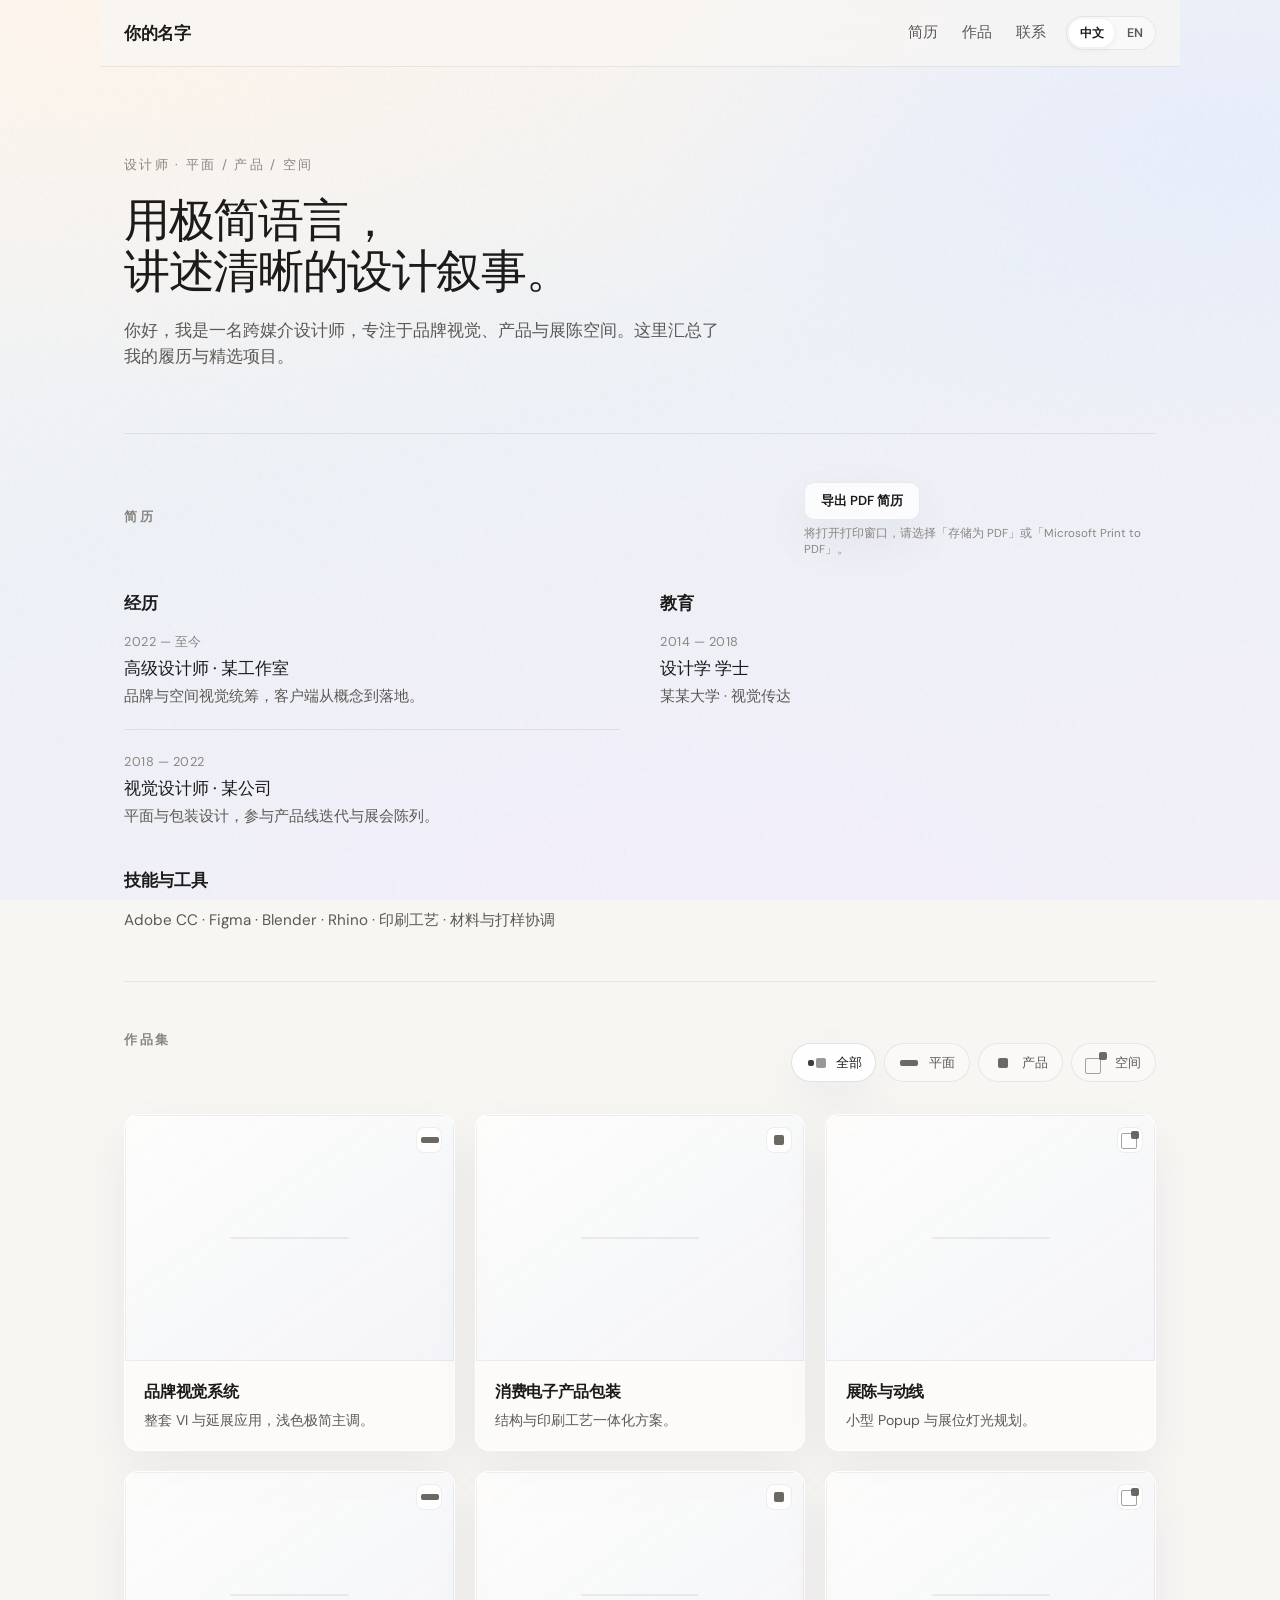
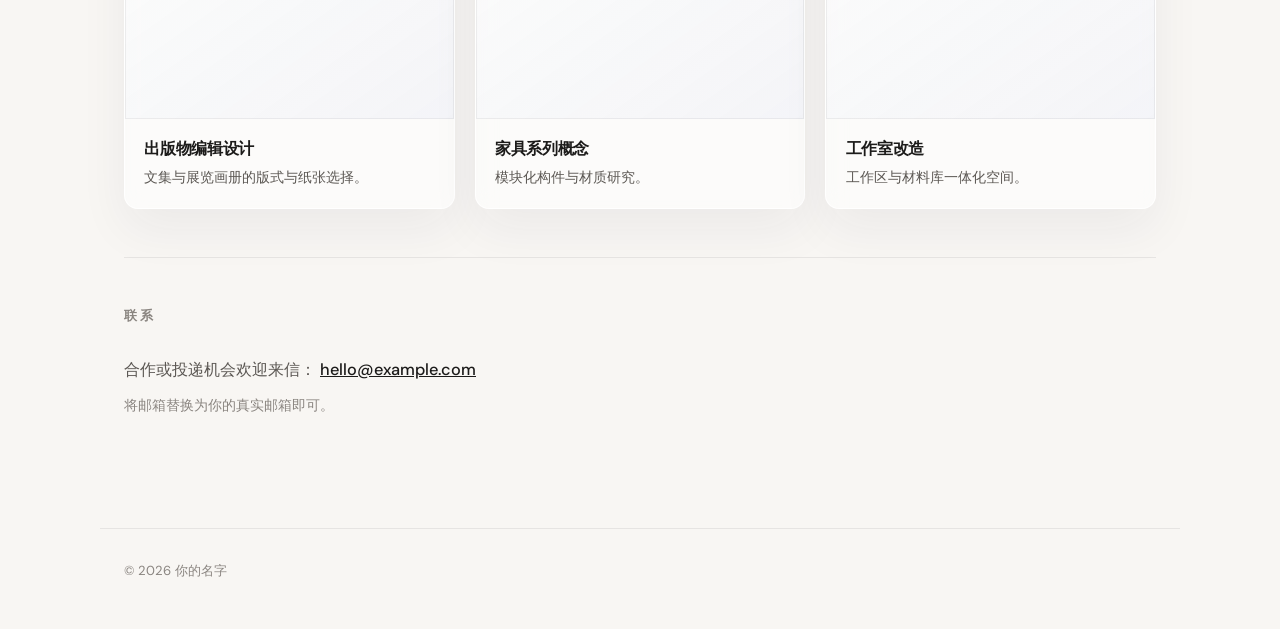
==== index.html @ 29278d38 "Initial commit: personal portfolio static site Made-with: Cursor" ====
<!DOCTYPE html>
<html lang="zh-CN">
  <head>
    <meta charset="UTF-8" />
    <meta name="viewport" content="width=device-width, initial-scale=1" />
    <meta name="description" content="" id="meta-desc" />
    <title id="doc-title">作品集 · 个人简历</title>
    <link rel="preconnect" href="https://fonts.googleapis.com" />
    <link rel="preconnect" href="https://fonts.gstatic.com" crossorigin />
    <link
      href="https://fonts.googleapis.com/css2?family=DM+Sans:ital,opsz,wght@0,9..40,300;0,9..40,400;0,9..40,500;0,9..40,600;1,9..40,400&display=swap"
      rel="stylesheet"
    />
    <link rel="stylesheet" href="styles.css" />
  </head>
  <body>
    <div class="grain" aria-hidden="true"></div>

    <header class="site-header">
      <a href="#top" class="logo" data-i18n="site.name">你的名字</a>
      <div class="header-end">
        <nav class="nav" aria-label="主目录">
          <a href="#resume" data-i18n="nav.resume">简历</a>
          <a href="#work" data-i18n="nav.work">作品</a>
          <a href="#contact" data-i18n="nav.contact">联系</a>
        </nav>
        <div class="lang-switch" role="group" aria-label="语言">
          <button type="button" class="lang-btn active" data-lang="zh" aria-pressed="true">中文</button>
          <button type="button" class="lang-btn" data-lang="en" aria-pressed="false">EN</button>
        </div>
      </div>
    </header>

    <main id="top">
      <section class="hero">
        <p class="hero-tag" data-i18n="hero.tag">设计师 · 平面 / 产品 / 空间</p>
        <h1 class="hero-title">
          <span data-i18n="hero.title1">用极简语言，</span><br />
          <span data-i18n="hero.title2">讲述清晰的设计叙事。</span>
        </h1>
        <p class="hero-lead" data-i18n="hero.lead">
          你好，我是一名跨媒介设计师，专注于品牌视觉、产品与展陈空间。这里汇总了我的履历与精选项目。
        </p>
      </section>

      <section id="resume" class="section resume">
        <div class="resume-section-head">
          <h2 class="section-title" data-i18n="section.resume">简历</h2>
          <div class="resume-actions no-print">
            <button type="button" id="btn-print-resume" class="btn-pdf" data-i18n="btn.printResume">
              导出 PDF 简历
            </button>
            <span class="pdf-hint" data-i18n="resume.printHint"></span>
          </div>
        </div>
        <div class="resume-grid">
          <div class="resume-block">
            <h3 data-i18n="resume.experience">经历</h3>
            <ul class="timeline" id="timeline-exp"></ul>
          </div>
          <div class="resume-block">
            <h3 data-i18n="resume.education">教育</h3>
            <ul class="timeline" id="timeline-edu"></ul>
          </div>
          <div class="resume-block resume-skills">
            <h3 data-i18n="resume.skills">技能与工具</h3>
            <p class="skills" id="resume-skills-text"></p>
          </div>
        </div>
      </section>

      <section id="work" class="section work">
        <div class="work-head">
          <h2 class="section-title" data-i18n="section.work">作品集</h2>
          <div class="filters" role="tablist" aria-label="作品分类">
            <button type="button" class="filter active" data-filter="all" role="tab" aria-selected="true">
              <span class="filter-icon filter-icon--all" aria-hidden="true"></span>
              <span data-i18n="filter.all">全部</span>
            </button>
            <button type="button" class="filter" data-filter="graphic" role="tab" aria-selected="false">
              <span class="filter-icon filter-icon--graphic" aria-hidden="true"></span>
              <span data-i18n="filter.graphic">平面</span>
            </button>
            <button type="button" class="filter" data-filter="product" role="tab" aria-selected="false">
              <span class="filter-icon filter-icon--product" aria-hidden="true"></span>
              <span data-i18n="filter.product">产品</span>
            </button>
            <button type="button" class="filter" data-filter="spatial" role="tab" aria-selected="false">
              <span class="filter-icon filter-icon--spatial" aria-hidden="true"></span>
              <span data-i18n="filter.spatial">空间</span>
            </button>
          </div>
        </div>

        <div class="project-grid" id="project-grid"></div>
      </section>

      <section id="contact" class="section contact">
        <h2 class="section-title" data-i18n="section.contact">联系</h2>
        <p class="contact-text">
          <span data-i18n="contact.line1">合作或投递机会欢迎来信：</span>
          <a id="contact-mail" href="mailto:hello@example.com">hello@example.com</a>
        </p>
        <p class="contact-note" data-i18n="contact.note">将邮箱替换为你的真实邮箱即可。</p>
      </section>
    </main>

    <footer class="site-footer">
      <span>© <span id="year"></span> <span data-i18n="site.name">你的名字</span></span>
    </footer>

    <script src="app.js"></script>
  </body>
</html>
---- styles.css ----
/* -----------------------------------------------------------------
   Personal portfolio — minimal light gradients, geometric category icons
   ----------------------------------------------------------------- */

:root {
  --bg0: #f8f6f3;
  --bg1: #eef2f7;
  --bg2: #f3f0fa;
  --ink: #1c1b1a;
  --ink-muted: #5c5854;
  --ink-soft: #8a8580;
  --line: rgba(28, 27, 26, 0.08);
  --card: rgba(255, 255, 255, 0.55);
  --card-border: rgba(255, 255, 255, 0.85);
  --shadow: 0 20px 50px rgba(30, 40, 60, 0.06);
  --radius: 14px;
  --font: "DM Sans", system-ui, sans-serif;
  --ease: cubic-bezier(0.25, 0.1, 0.25, 1);
}

*,
*::before,
*::after {
  box-sizing: border-box;
}

html {
  scroll-behavior: smooth;
}

body {
  margin: 0;
  font-family: var(--font);
  font-size: 17px;
  line-height: 1.55;
  color: var(--ink);
  background: var(--bg0);
  min-height: 100vh;
  position: relative;
  -webkit-font-smoothing: antialiased;
}

body::before {
  content: "";
  position: fixed;
  inset: 0;
  z-index: -2;
  background:
    radial-gradient(120% 80% at 10% 0%, rgba(255, 245, 235, 0.85), transparent 55%),
    radial-gradient(90% 70% at 95% 15%, rgba(230, 236, 255, 0.7), transparent 50%),
    radial-gradient(80% 60% at 50% 100%, rgba(244, 238, 252, 0.75), transparent 45%),
    linear-gradient(165deg, var(--bg0) 0%, var(--bg1) 45%, var(--bg2) 100%);
  pointer-events: none;
}

.grain {
  position: fixed;
  inset: 0;
  z-index: -1;
  opacity: 0.04;
  pointer-events: none;
  background-image: url("data:image/svg+xml,%3Csvg viewBox='0 0 256 256' xmlns='http://www.w3.org/2000/svg'%3E%3Cfilter id='n'%3E%3CfeTurbulence type='fractalNoise' baseFrequency='0.85' numOctaves='4' stitchTiles='stitch'/%3E%3C/filter%3E%3Crect width='100%25' height='100%25' filter='url(%23n)'/%3E%3C/svg%3E");
}

.site-header {
  position: sticky;
  top: 0;
  z-index: 10;
  display: flex;
  align-items: center;
  justify-content: space-between;
  gap: 1rem;
  flex-wrap: wrap;
  padding: 1rem 1.5rem;
  max-width: 1080px;
  margin: 0 auto;
  background: rgba(248, 246, 243, 0.72);
  backdrop-filter: blur(14px);
  border-bottom: 1px solid var(--line);
}

.header-end {
  display: flex;
  align-items: center;
  gap: 1.25rem;
  flex-wrap: wrap;
}

.lang-switch {
  display: inline-flex;
  border-radius: 999px;
  border: 1px solid var(--line);
  background: rgba(255, 255, 255, 0.4);
  padding: 2px;
  gap: 2px;
}

.lang-btn {
  font-family: var(--font);
  font-size: 0.78rem;
  font-weight: 600;
  padding: 0.35rem 0.65rem;
  border: none;
  border-radius: 999px;
  background: transparent;
  color: var(--ink-muted);
  cursor: pointer;
  transition:
    background 0.2s var(--ease),
    color 0.2s var(--ease);
}

.lang-btn:hover {
  color: var(--ink);
}

.lang-btn.active {
  background: rgba(255, 255, 255, 0.95);
  color: var(--ink);
  box-shadow: 0 2px 8px rgba(30, 40, 60, 0.06);
}

.logo {
  font-weight: 600;
  letter-spacing: -0.02em;
  color: var(--ink);
  text-decoration: none;
}

.nav {
  display: flex;
  gap: 1.5rem;
}

.nav a {
  color: var(--ink-muted);
  text-decoration: none;
  font-size: 0.95rem;
  font-weight: 500;
  transition: color 0.2s var(--ease);
}

.nav a:hover {
  color: var(--ink);
}

main {
  max-width: 1080px;
  margin: 0 auto;
  padding: 2.5rem 1.5rem 4rem;
}

.hero {
  padding: 3rem 0 4rem;
  max-width: 38rem;
}

.hero-tag {
  font-size: 0.8rem;
  text-transform: uppercase;
  letter-spacing: 0.18em;
  color: var(--ink-soft);
  margin: 0 0 1.25rem;
}

.hero-title {
  font-size: clamp(2rem, 5vw, 2.85rem);
  font-weight: 500;
  letter-spacing: -0.03em;
  line-height: 1.12;
  margin: 0 0 1.25rem;
}

.hero-lead {
  margin: 0;
  color: var(--ink-muted);
  font-size: 1.05rem;
}

.section {
  padding: 3rem 0;
  border-top: 1px solid var(--line);
}

.section-title {
  font-size: 0.8rem;
  font-weight: 600;
  letter-spacing: 0.2em;
  text-transform: uppercase;
  color: var(--ink-soft);
  margin: 0 0 2rem;
}

.resume-grid {
  display: grid;
  gap: 2.5rem;
}

@media (min-width: 720px) {
  .resume-grid {
    grid-template-columns: 1fr 1fr;
  }

  .resume-skills {
    grid-column: 1 / -1;
  }
}

.resume-block h3 {
  font-size: 1.05rem;
  font-weight: 600;
  margin: 0 0 1rem;
  letter-spacing: -0.02em;
}

.timeline {
  list-style: none;
  margin: 0;
  padding: 0;
}

.timeline li {
  display: grid;
  gap: 0.2rem;
  padding-bottom: 1.35rem;
  margin-bottom: 1.35rem;
  border-bottom: 1px solid var(--line);
}

.timeline li:last-child {
  border-bottom: none;
  margin-bottom: 0;
  padding-bottom: 0;
}

.timeline .time {
  font-size: 0.8rem;
  color: var(--ink-soft);
  letter-spacing: 0.04em;
}

.timeline .role {
  font-weight: 500;
}

.timeline .detail {
  font-size: 0.92rem;
  color: var(--ink-muted);
}

.skills {
  margin: 0;
  color: var(--ink-muted);
  font-size: 0.95rem;
}

.resume-section-head {
  display: flex;
  flex-direction: column;
  gap: 1rem;
  margin-bottom: 2rem;
}

@media (min-width: 560px) {
  .resume-section-head {
    flex-direction: row;
    align-items: flex-end;
    justify-content: space-between;
  }
}

.resume-actions {
  display: flex;
  flex-direction: column;
  align-items: flex-start;
  gap: 0.4rem;
}

.btn-pdf {
  font-family: var(--font);
  font-size: 0.82rem;
  font-weight: 600;
  padding: 0.55rem 1rem;
  border-radius: 10px;
  border: 1px solid var(--line);
  background: rgba(255, 255, 255, 0.75);
  color: var(--ink);
  cursor: pointer;
  box-shadow: var(--shadow);
  transition:
    transform 0.2s var(--ease),
    box-shadow 0.2s var(--ease);
}

.btn-pdf:hover {
  transform: translateY(-1px);
  box-shadow: 0 24px 48px rgba(30, 40, 60, 0.08);
}

.pdf-hint {
  margin: 0;
  font-size: 0.72rem;
  color: var(--ink-soft);
  max-width: 22rem;
  line-height: 1.4;
}

.work-head {
  display: flex;
  flex-direction: column;
  gap: 1.75rem;
  margin-bottom: 2rem;
}

@media (min-width: 640px) {
  .work-head {
    flex-direction: row;
    align-items: flex-end;
    justify-content: space-between;
  }
}

.filters {
  display: flex;
  flex-wrap: wrap;
  gap: 0.5rem;
}

.filter {
  display: inline-flex;
  align-items: center;
  gap: 0.5rem;
  padding: 0.45rem 0.85rem;
  border-radius: 999px;
  border: 1px solid var(--line);
  background: rgba(255, 255, 255, 0.35);
  color: var(--ink-muted);
  font-family: var(--font);
  font-size: 0.82rem;
  font-weight: 500;
  cursor: pointer;
  transition:
    background 0.22s var(--ease),
    border-color 0.22s var(--ease),
    color 0.22s var(--ease);
}

.filter:hover {
  border-color: rgba(28, 27, 26, 0.14);
  color: var(--ink);
}

.filter.active {
  background: rgba(255, 255, 255, 0.85);
  border-color: rgba(28, 27, 26, 0.12);
  color: var(--ink);
  box-shadow: var(--shadow);
}

/* Category icons: 平面=长条矩形，产品=小方块，空间=大方块+小方块 */
.filter-icon {
  display: inline-block;
  width: 22px;
  height: 22px;
  position: relative;
  flex-shrink: 0;
}

.filter-icon--all::before,
.filter-icon--all::after {
  content: "";
  position: absolute;
  background: currentColor;
  border-radius: 2px;
  opacity: 0.85;
}

.filter-icon--all::before {
  width: 6px;
  height: 6px;
  left: 2px;
  top: 8px;
}

.filter-icon--all::after {
  width: 10px;
  height: 10px;
  right: 2px;
  top: 6px;
  opacity: 0.45;
}

.filter-icon--graphic::before {
  content: "";
  position: absolute;
  left: 1px;
  top: 50%;
  transform: translateY(-50%);
  width: 18px;
  height: 6px;
  background: currentColor;
  border-radius: 2px;
  opacity: 0.9;
}

.filter-icon--product::before {
  content: "";
  position: absolute;
  left: 50%;
  top: 50%;
  transform: translate(-50%, -50%);
  width: 10px;
  height: 10px;
  background: currentColor;
  border-radius: 2px;
  opacity: 0.9;
}

.filter-icon--spatial {
  border-radius: 2px;
}

.filter-icon--spatial::before {
  content: "";
  position: absolute;
  left: 0;
  bottom: 0;
  width: 16px;
  height: 16px;
  border: 1.5px solid currentColor;
  border-radius: 2px;
  opacity: 0.55;
  box-sizing: border-box;
}

.filter-icon--spatial::after {
  content: "";
  position: absolute;
  right: 0;
  top: 0;
  width: 8px;
  height: 8px;
  background: currentColor;
  border-radius: 2px;
  opacity: 0.9;
}

.project-grid {
  display: grid;
  grid-template-columns: repeat(auto-fill, minmax(260px, 1fr));
  gap: 1.25rem;
}

.project-card {
  border-radius: var(--radius);
  border: 1px solid var(--card-border);
  background: var(--card);
  backdrop-filter: blur(10px);
  overflow: hidden;
  box-shadow: var(--shadow);
  transition:
    transform 0.28s var(--ease),
    box-shadow 0.28s var(--ease);
}

.project-card:hover {
  transform: translateY(-3px);
  box-shadow: 0 28px 60px rgba(30, 40, 60, 0.09);
}

.project-card.hidden {
  display: none;
}

.project-thumb {
  aspect-ratio: 4 / 3;
  background: linear-gradient(135deg, rgba(255, 255, 255, 0.5), rgba(230, 235, 245, 0.6));
  display: flex;
  align-items: center;
  justify-content: center;
  position: relative;
  overflow: hidden;
}

.project-thumb--img img {
  position: absolute;
  inset: 0;
  width: 100%;
  height: 100%;
  object-fit: cover;
  display: block;
}

/* 无配图时保留同比例占位，极简留白 */
.project-thumb--empty {
  background: linear-gradient(145deg, rgba(255, 255, 255, 0.35), rgba(235, 238, 246, 0.5));
  box-shadow: inset 0 0 0 1px rgba(28, 27, 26, 0.06);
}

.project-thumb--empty::before {
  content: "";
  position: absolute;
  left: 50%;
  top: 50%;
  transform: translate(-50%, -50%);
  width: 36%;
  max-width: 120px;
  height: 2px;
  border-radius: 1px;
  background: rgba(28, 27, 26, 0.07);
  pointer-events: none;
}

.project-thumb .cat-badge {
  position: absolute;
  top: 0.75rem;
  right: 0.75rem;
  width: 26px;
  height: 26px;
  display: flex;
  align-items: center;
  justify-content: center;
  background: rgba(255, 255, 255, 0.9);
  border-radius: 8px;
  border: 1px solid var(--line);
}

.project-thumb .cat-badge .filter-icon {
  width: 18px;
  height: 18px;
  color: var(--ink-muted);
}

.project-body {
  padding: 1.1rem 1.2rem 1.25rem;
}

.project-body h3 {
  margin: 0 0 0.35rem;
  font-size: 1.02rem;
  font-weight: 600;
  letter-spacing: -0.02em;
}

.project-body p {
  margin: 0;
  font-size: 0.88rem;
  color: var(--ink-muted);
  line-height: 1.45;
}

.contact-text {
  margin: 0 0 0.75rem;
  color: var(--ink-muted);
  font-size: 1.02rem;
}

.contact-text a {
  color: var(--ink);
  font-weight: 500;
}

.contact-note {
  margin: 0;
  font-size: 0.85rem;
  color: var(--ink-soft);
}

.site-footer {
  max-width: 1080px;
  margin: 0 auto;
  padding: 2rem 1.5rem 3rem;
  border-top: 1px solid var(--line);
  font-size: 0.82rem;
  color: var(--ink-soft);
}

/* ---------- 打印 PDF：仅简历区块 ---------- */
@media print {
  @page {
    margin: 1.2cm;
  }

  html {
    scroll-behavior: auto;
  }

  body {
    background: #fff;
    color: #111;
    font-size: 11pt;
  }

  body::before,
  .grain {
    display: none !important;
  }

  .no-print,
  .site-header,
  .hero,
  #work,
  #contact,
  .site-footer {
    display: none !important;
  }

  main {
    max-width: none;
    padding: 0;
    margin: 0;
  }

  .section.resume {
    border-top: none;
    padding: 0;
  }

  .resume-section-head {
    margin-bottom: 1.25rem;
  }

  .section-title {
    color: #333;
    margin-bottom: 1rem;
  }

  .resume-grid {
    gap: 1.25rem;
  }

  .timeline li {
    break-inside: avoid;
    border-bottom-color: #ddd;
  }

  .resume-block h3 {
    break-after: avoid;
  }
}
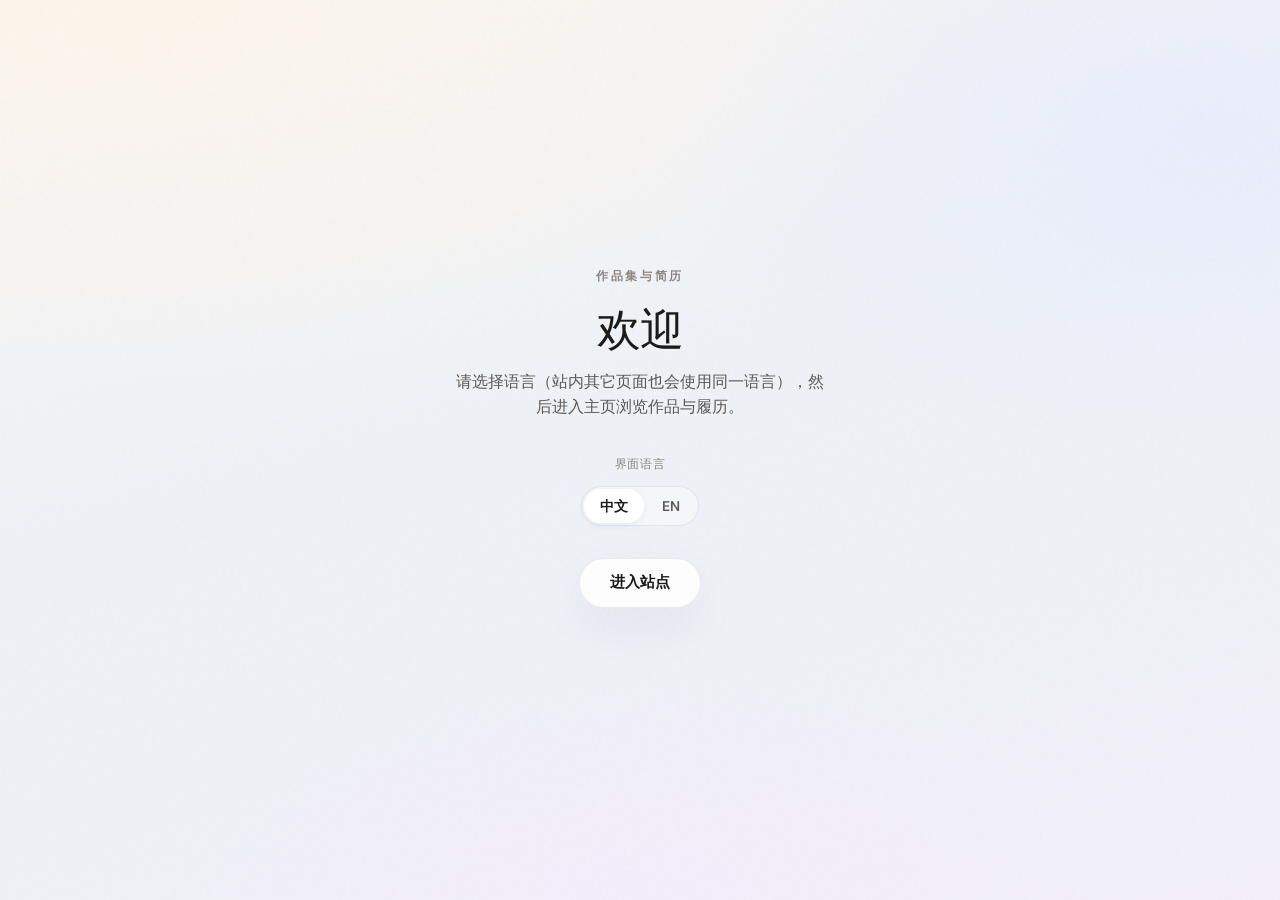
==== commit 0a4aa30b: "Welcome page, home split, i18n, project pages" ====
--- a/index.html
+++ b/index.html
@@ -4,7 +4,7 @@
     <meta charset="UTF-8" />
     <meta name="viewport" content="width=device-width, initial-scale=1" />
     <meta name="description" content="" id="meta-desc" />
-    <title id="doc-title">作品集 · 个人简历</title>
+    <title id="doc-title">欢迎</title>
     <link rel="preconnect" href="https://fonts.googleapis.com" />
     <link rel="preconnect" href="https://fonts.gstatic.com" crossorigin />
     <link
@@ -13,101 +13,28 @@
     />
     <link rel="stylesheet" href="styles.css" />
   </head>
-  <body>
+  <body data-page="welcome">
     <div class="grain" aria-hidden="true"></div>
 
-    <header class="site-header">
-      <a href="#top" class="logo" data-i18n="site.name">你的名字</a>
-      <div class="header-end">
-        <nav class="nav" aria-label="主目录">
-          <a href="#resume" data-i18n="nav.resume">简历</a>
-          <a href="#work" data-i18n="nav.work">作品</a>
-          <a href="#contact" data-i18n="nav.contact">联系</a>
-        </nav>
-        <div class="lang-switch" role="group" aria-label="语言">
+    <main class="welcome-screen">
+      <p class="welcome-eyebrow" data-i18n="welcome.eyebrow">Portfolio & Résumé</p>
+      <h1 class="welcome-title" data-i18n="welcome.title">欢迎</h1>
+      <p class="welcome-subtitle" data-i18n="welcome.subtitle">
+        请选择语言，然后进入作品集与个人简历。
+      </p>
+
+      <div class="welcome-lang">
+        <span class="welcome-lang-label" data-i18n="welcome.langLabel">语言</span>
+        <div class="lang-switch lang-switch--welcome" role="group" aria-label="语言">
           <button type="button" class="lang-btn active" data-lang="zh" aria-pressed="true">中文</button>
           <button type="button" class="lang-btn" data-lang="en" aria-pressed="false">EN</button>
         </div>
       </div>
-    </header>
 
-    <main id="top">
-      <section class="hero">
-        <p class="hero-tag" data-i18n="hero.tag">设计师 · 平面 / 产品 / 空间</p>
-        <h1 class="hero-title">
-          <span data-i18n="hero.title1">用极简语言，</span><br />
-          <span data-i18n="hero.title2">讲述清晰的设计叙事。</span>
-        </h1>
-        <p class="hero-lead" data-i18n="hero.lead">
-          你好，我是一名跨媒介设计师，专注于品牌视觉、产品与展陈空间。这里汇总了我的履历与精选项目。
-        </p>
-      </section>
-
-      <section id="resume" class="section resume">
-        <div class="resume-section-head">
-          <h2 class="section-title" data-i18n="section.resume">简历</h2>
-          <div class="resume-actions no-print">
-            <button type="button" id="btn-print-resume" class="btn-pdf" data-i18n="btn.printResume">
-              导出 PDF 简历
-            </button>
-            <span class="pdf-hint" data-i18n="resume.printHint"></span>
-          </div>
-        </div>
-        <div class="resume-grid">
-          <div class="resume-block">
-            <h3 data-i18n="resume.experience">经历</h3>
-            <ul class="timeline" id="timeline-exp"></ul>
-          </div>
-          <div class="resume-block">
-            <h3 data-i18n="resume.education">教育</h3>
-            <ul class="timeline" id="timeline-edu"></ul>
-          </div>
-          <div class="resume-block resume-skills">
-            <h3 data-i18n="resume.skills">技能与工具</h3>
-            <p class="skills" id="resume-skills-text"></p>
-          </div>
-        </div>
-      </section>
-
-      <section id="work" class="section work">
-        <div class="work-head">
-          <h2 class="section-title" data-i18n="section.work">作品集</h2>
-          <div class="filters" role="tablist" aria-label="作品分类">
-            <button type="button" class="filter active" data-filter="all" role="tab" aria-selected="true">
-              <span class="filter-icon filter-icon--all" aria-hidden="true"></span>
-              <span data-i18n="filter.all">全部</span>
-            </button>
-            <button type="button" class="filter" data-filter="graphic" role="tab" aria-selected="false">
-              <span class="filter-icon filter-icon--graphic" aria-hidden="true"></span>
-              <span data-i18n="filter.graphic">平面</span>
-            </button>
-            <button type="button" class="filter" data-filter="product" role="tab" aria-selected="false">
-              <span class="filter-icon filter-icon--product" aria-hidden="true"></span>
-              <span data-i18n="filter.product">产品</span>
-            </button>
-            <button type="button" class="filter" data-filter="spatial" role="tab" aria-selected="false">
-              <span class="filter-icon filter-icon--spatial" aria-hidden="true"></span>
-              <span data-i18n="filter.spatial">空间</span>
-            </button>
-          </div>
-        </div>
-
-        <div class="project-grid" id="project-grid"></div>
-      </section>
-
-      <section id="contact" class="section contact">
-        <h2 class="section-title" data-i18n="section.contact">联系</h2>
-        <p class="contact-text">
-          <span data-i18n="contact.line1">合作或投递机会欢迎来信：</span>
-          <a id="contact-mail" href="mailto:hello@example.com">hello@example.com</a>
-        </p>
-        <p class="contact-note" data-i18n="contact.note">将邮箱替换为你的真实邮箱即可。</p>
-      </section>
+      <button type="button" id="welcome-enter" class="btn-welcome-enter" data-i18n="welcome.enter">
+        进入站点
+      </button>
     </main>
-
-    <footer class="site-footer">
-      <span>© <span id="year"></span> <span data-i18n="site.name">你的名字</span></span>
-    </footer>
 
     <script src="app.js"></script>
   </body>
--- a/styles.css
+++ b/styles.css
@@ -177,6 +177,33 @@
   font-size: 1.05rem;
 }
 
+.hero-cta {
+  margin: 1.5rem 0 0;
+}
+
+.link-cta {
+  font-size: 0.95rem;
+  font-weight: 600;
+  color: var(--ink);
+  text-decoration: none;
+  border-bottom: 1px solid rgba(28, 27, 26, 0.2);
+  padding-bottom: 2px;
+  transition:
+    border-color 0.2s var(--ease),
+    color 0.2s var(--ease);
+}
+
+.link-cta:hover {
+  border-color: var(--ink);
+  color: var(--ink);
+}
+
+.link-cta.subtle {
+  font-size: 0.82rem;
+  font-weight: 500;
+  border-bottom-color: rgba(28, 27, 26, 0.12);
+}
+
 .section {
   padding: 3rem 0;
   border-top: 1px solid var(--line);
@@ -449,6 +476,17 @@
   display: grid;
   grid-template-columns: repeat(auto-fill, minmax(260px, 1fr));
   gap: 1.25rem;
+}
+
+.project-thumb-wrap {
+  display: block;
+  text-decoration: none;
+  color: inherit;
+}
+
+.project-thumb-wrap:focus-visible {
+  outline: 2px solid var(--ink-soft);
+  outline-offset: 2px;
 }
 
 .project-card {
@@ -549,6 +587,189 @@
   line-height: 1.45;
 }
 
+.project-title-link {
+  color: inherit;
+  text-decoration: none;
+  transition: color 0.2s var(--ease);
+}
+
+.project-title-link:hover {
+  color: var(--ink-muted);
+}
+
+.project-more {
+  margin: 0.65rem 0 0 !important;
+}
+
+.main-project {
+  max-width: 720px;
+  margin: 0 auto;
+  padding: 1rem 1.5rem 3.5rem;
+}
+
+.back-link {
+  display: inline-block;
+  margin-bottom: 1.75rem;
+  font-size: 0.88rem;
+  font-weight: 500;
+  color: var(--ink-muted);
+  text-decoration: none;
+  transition: color 0.2s var(--ease);
+}
+
+.back-link:hover {
+  color: var(--ink);
+}
+
+.project-detail-media {
+  border-radius: var(--radius);
+  border: 1px solid var(--card-border);
+  box-shadow: var(--shadow);
+  margin-bottom: 2rem;
+  aspect-ratio: 16 / 9;
+}
+
+.project-detail-media.project-thumb--img img {
+  border-radius: inherit;
+}
+
+.project-detail-header {
+  margin-bottom: 1.5rem;
+}
+
+.project-detail-meta {
+  margin: 0 0 0.5rem;
+  font-size: 0.78rem;
+  letter-spacing: 0.12em;
+  text-transform: uppercase;
+  color: var(--ink-soft);
+}
+
+.project-detail-cat {
+  font-weight: 600;
+}
+
+.project-detail-title {
+  margin: 0 0 0.65rem;
+  font-size: clamp(1.5rem, 4vw, 2rem);
+  font-weight: 600;
+  letter-spacing: -0.03em;
+  line-height: 1.15;
+}
+
+.project-detail-lead {
+  margin: 0;
+  font-size: 1.05rem;
+  color: var(--ink-muted);
+  line-height: 1.5;
+}
+
+.project-detail-body {
+  font-size: 0.98rem;
+  color: var(--ink-muted);
+  line-height: 1.65;
+}
+
+.project-detail-body p {
+  margin: 0 0 1rem;
+}
+
+.project-detail-body p:last-child {
+  margin-bottom: 0;
+}
+
+.project-not-found {
+  padding: 3rem 0;
+  text-align: center;
+}
+
+.project-not-found p {
+  margin: 0 0 1rem;
+  color: var(--ink-muted);
+}
+
+.resume-page .section.resume {
+  border-top: none;
+  padding-top: 1.5rem;
+}
+
+/* ---------- 欢迎页 ---------- Body[data-page="welcome"] 无顶栏，全屏居中 */
+.welcome-screen {
+  min-height: 100vh;
+  display: flex;
+  flex-direction: column;
+  align-items: center;
+  justify-content: center;
+  padding: 2.5rem 1.5rem 4rem;
+  max-width: 26rem;
+  margin: 0 auto;
+  text-align: center;
+}
+
+.welcome-eyebrow {
+  margin: 0 0 1.25rem;
+  font-size: 0.72rem;
+  font-weight: 600;
+  letter-spacing: 0.22em;
+  text-transform: uppercase;
+  color: var(--ink-soft);
+}
+
+.welcome-title {
+  margin: 0 0 1rem;
+  font-size: clamp(2rem, 6vw, 2.75rem);
+  font-weight: 500;
+  letter-spacing: -0.03em;
+  line-height: 1.1;
+}
+
+.welcome-subtitle {
+  margin: 0 0 2.25rem;
+  font-size: 0.98rem;
+  color: var(--ink-muted);
+  line-height: 1.55;
+}
+
+.welcome-lang {
+  margin-bottom: 2rem;
+  display: flex;
+  flex-direction: column;
+  align-items: center;
+  gap: 0.75rem;
+}
+
+.welcome-lang-label {
+  font-size: 0.78rem;
+  color: var(--ink-soft);
+  letter-spacing: 0.06em;
+}
+
+.lang-switch--welcome .lang-btn {
+  padding: 0.45rem 1rem;
+  font-size: 0.88rem;
+}
+
+.btn-welcome-enter {
+  font-family: var(--font);
+  font-size: 0.95rem;
+  font-weight: 600;
+  padding: 0.85rem 1.85rem;
+  border-radius: 999px;
+  border: 1px solid var(--line);
+  background: rgba(255, 255, 255, 0.85);
+  color: var(--ink);
+  cursor: pointer;
+  box-shadow: var(--shadow);
+  transition:
+    transform 0.22s var(--ease),
+    box-shadow 0.22s var(--ease);
+}
+
+.btn-welcome-enter:hover {
+  transform: translateY(-2px);
+  box-shadow: 0 24px 50px rgba(30, 40, 60, 0.1);
+}
+
 .contact-text {
   margin: 0 0 0.75rem;
   color: var(--ink-muted);
@@ -598,10 +819,10 @@
 
   .no-print,
   .site-header,
+  .site-footer,
   .hero,
   #work,
-  #contact,
-  .site-footer {
+  #contact {
     display: none !important;
   }
 
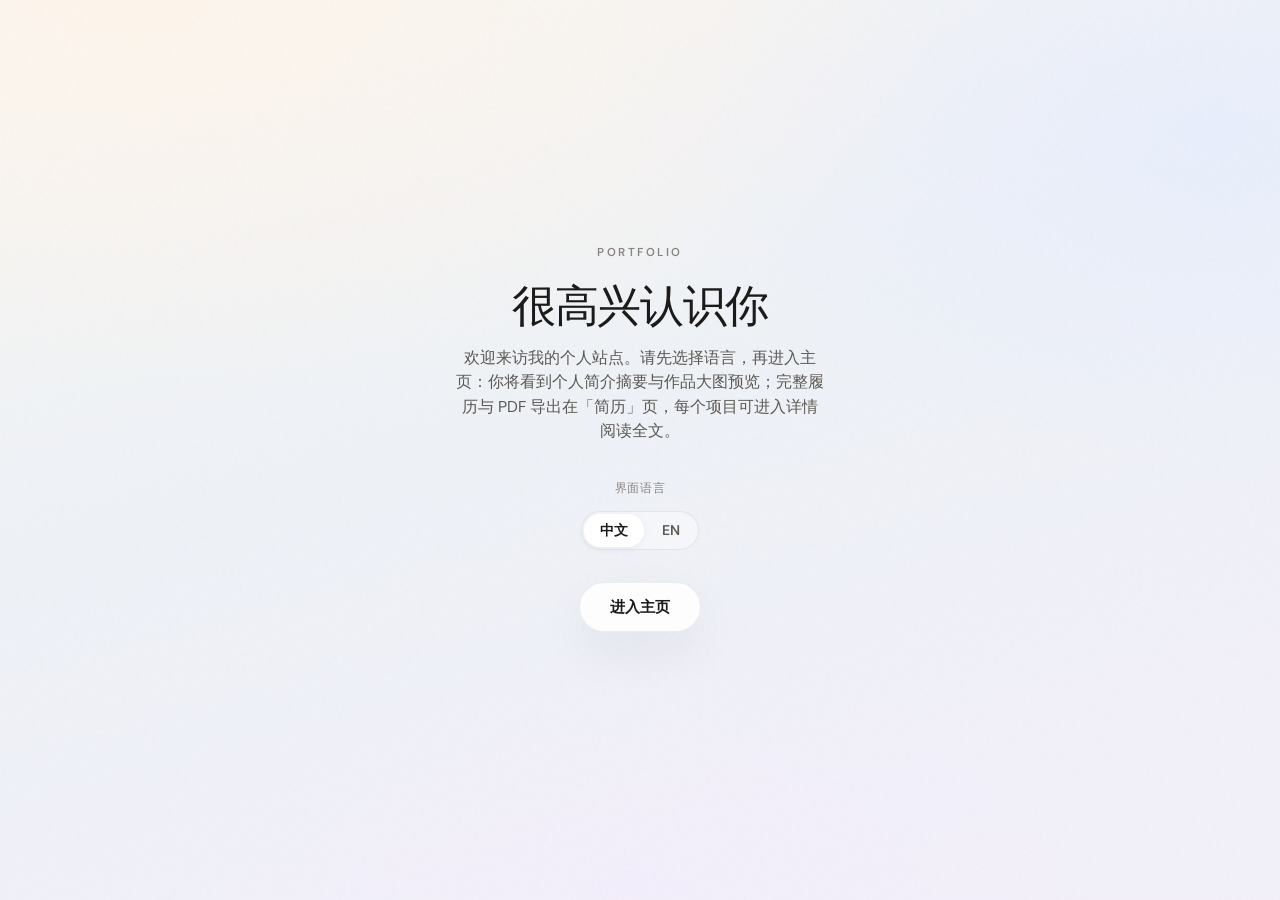
==== commit 036667c9: "Welcome copy, home profile + featured work previews, nav About link Made-with: Cursor" ====
--- a/index.html
+++ b/index.html
@@ -4,7 +4,7 @@
     <meta charset="UTF-8" />
     <meta name="viewport" content="width=device-width, initial-scale=1" />
     <meta name="description" content="" id="meta-desc" />
-    <title id="doc-title">欢迎</title>
+    <title id="doc-title">很高兴认识你</title>
     <link rel="preconnect" href="https://fonts.googleapis.com" />
     <link rel="preconnect" href="https://fonts.gstatic.com" crossorigin />
     <link
@@ -17,10 +17,10 @@
     <div class="grain" aria-hidden="true"></div>
 
     <main class="welcome-screen">
-      <p class="welcome-eyebrow" data-i18n="welcome.eyebrow">Portfolio & Résumé</p>
-      <h1 class="welcome-title" data-i18n="welcome.title">欢迎</h1>
+      <p class="welcome-eyebrow" data-i18n="welcome.eyebrow">Personal site</p>
+      <h1 class="welcome-title" data-i18n="welcome.title">很高兴认识你</h1>
       <p class="welcome-subtitle" data-i18n="welcome.subtitle">
-        请选择语言，然后进入作品集与个人简历。
+        先选择语言，再进入主页：左侧为个人简介摘要，下方为作品预览；完整履历与 PDF 在简历页，每个项目可展开详情。
       </p>
 
       <div class="welcome-lang">
--- a/styles.css
+++ b/styles.css
@@ -209,6 +209,68 @@
   border-top: 1px solid var(--line);
 }
 
+.profile-section {
+  border-top: none;
+  padding-top: 2.25rem;
+}
+
+.profile-card {
+  max-width: 42rem;
+  padding: 1.75rem 1.85rem 1.85rem;
+  border-radius: var(--radius);
+  border: 1px solid var(--card-border);
+  background: var(--card);
+  backdrop-filter: blur(10px);
+  box-shadow: var(--shadow);
+}
+
+.profile-intro {
+  margin: 0 0 1.2rem;
+  font-size: 1.03rem;
+  line-height: 1.62;
+  color: var(--ink-muted);
+}
+
+.profile-highlights {
+  margin: 0 0 1.2rem;
+  padding-left: 1.2rem;
+  color: var(--ink-muted);
+  font-size: 0.95rem;
+  line-height: 1.55;
+}
+
+.profile-highlights li {
+  margin-bottom: 0.4rem;
+}
+
+.profile-hint {
+  margin: 0 0 1.2rem;
+  font-size: 0.85rem;
+  color: var(--ink-soft);
+  line-height: 1.45;
+}
+
+.btn-profile-cta {
+  display: inline-block;
+  font-size: 0.9rem;
+  font-weight: 600;
+  padding: 0.65rem 1.25rem;
+  border-radius: 999px;
+  border: 1px solid var(--line);
+  background: rgba(255, 255, 255, 0.88);
+  color: var(--ink);
+  text-decoration: none;
+  box-shadow: var(--shadow);
+  transition:
+    transform 0.2s var(--ease),
+    box-shadow 0.2s var(--ease);
+}
+
+.btn-profile-cta:hover {
+  transform: translateY(-1px);
+  box-shadow: 0 22px 48px rgba(30, 40, 60, 0.09);
+}
+
 .section-title {
   font-size: 0.8rem;
   font-weight: 600;
@@ -339,11 +401,29 @@
   margin-bottom: 2rem;
 }
 
-@media (min-width: 640px) {
+.work-head-text .section-title {
+  margin-bottom: 0.5rem;
+}
+
+.work-intro {
+  margin: 0;
+  font-size: 0.92rem;
+  color: var(--ink-muted);
+  line-height: 1.55;
+  max-width: 38rem;
+}
+
+@media (min-width: 900px) {
   .work-head {
     flex-direction: row;
     align-items: flex-end;
     justify-content: space-between;
+    gap: 2rem;
+  }
+
+  .work-head-text {
+    flex: 1;
+    min-width: 0;
   }
 }
 
@@ -476,6 +556,49 @@
   display: grid;
   grid-template-columns: repeat(auto-fill, minmax(260px, 1fr));
   gap: 1.25rem;
+}
+
+.project-grid--featured {
+  grid-template-columns: 1fr;
+  gap: 1.85rem;
+}
+
+@media (min-width: 768px) {
+  .project-grid--featured {
+    grid-template-columns: repeat(2, 1fr);
+    gap: 2rem;
+  }
+}
+
+.project-thumb--large {
+  aspect-ratio: 3 / 2;
+  min-height: 220px;
+}
+
+.project-card--preview .project-body {
+  padding: 1.2rem 1.35rem 1.35rem;
+}
+
+.project-card--preview .project-body h3 {
+  font-size: 1.12rem;
+}
+
+.project-preview {
+  margin: 0;
+  font-size: 0.92rem;
+  line-height: 1.55;
+  color: var(--ink-muted);
+  display: -webkit-box;
+  -webkit-line-clamp: 6;
+  -webkit-box-orient: vertical;
+  overflow: hidden;
+}
+
+@supports not (-webkit-line-clamp: 6) {
+  .project-preview {
+    max-height: 9.2em;
+    overflow: hidden;
+  }
 }
 
 .project-thumb-wrap {
@@ -820,7 +943,7 @@
   .no-print,
   .site-header,
   .site-footer,
-  .hero,
+  #about,
   #work,
   #contact {
     display: none !important;
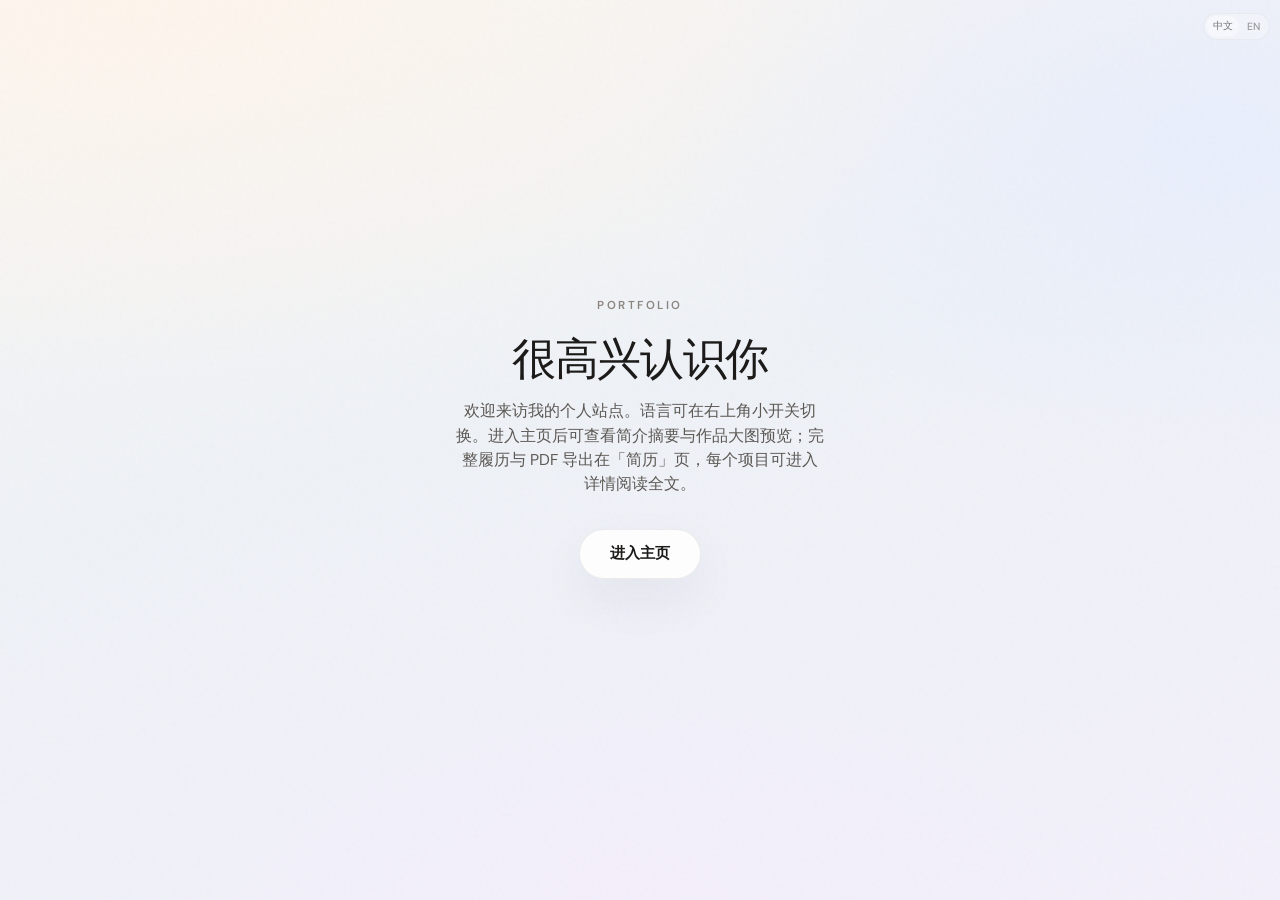
==== commit 4f662770: "Plain English resume wording; move lang toggle to compact top-right corner Made-with: Cursor" ====
--- a/index.html
+++ b/index.html
@@ -16,6 +16,13 @@
   <body data-page="welcome">
     <div class="grain" aria-hidden="true"></div>
 
+    <div class="lang-corner no-print">
+      <div class="lang-switch lang-switch--compact" role="group" aria-label="语言">
+        <button type="button" class="lang-btn active" data-lang="zh" aria-pressed="true">中文</button>
+        <button type="button" class="lang-btn" data-lang="en" aria-pressed="false">EN</button>
+      </div>
+    </div>
+
     <main class="welcome-screen">
       <p class="welcome-eyebrow" data-i18n="welcome.eyebrow">Personal site</p>
       <h1 class="welcome-title" data-i18n="welcome.title">很高兴认识你</h1>
@@ -23,19 +30,11 @@
         先选择语言，再进入主页：左侧为个人简介摘要，下方为作品预览；完整履历与 PDF 在简历页，每个项目可展开详情。
       </p>
 
-      <div class="welcome-lang">
-        <span class="welcome-lang-label" data-i18n="welcome.langLabel">语言</span>
-        <div class="lang-switch lang-switch--welcome" role="group" aria-label="语言">
-          <button type="button" class="lang-btn active" data-lang="zh" aria-pressed="true">中文</button>
-          <button type="button" class="lang-btn" data-lang="en" aria-pressed="false">EN</button>
-        </div>
-      </div>
-
       <button type="button" id="welcome-enter" class="btn-welcome-enter" data-i18n="welcome.enter">
         进入站点
       </button>
     </main>
 
-    <script src="app.js"></script>
+    <script src="app.js" defer></script>
   </body>
 </html>
--- a/styles.css
+++ b/styles.css
@@ -120,6 +120,44 @@
   box-shadow: 0 2px 8px rgba(30, 40, 60, 0.06);
 }
 
+/* 语言切换固定在右上角，默认弱化，悬停/聚焦时清晰 */
+.lang-corner {
+  position: fixed;
+  top: max(0.65rem, env(safe-area-inset-top, 0px));
+  right: max(0.65rem, env(safe-area-inset-right, 0px));
+  z-index: 100;
+}
+
+.lang-switch--compact {
+  border: 1px solid rgba(28, 27, 26, 0.07);
+  background: rgba(255, 255, 255, 0.48);
+  backdrop-filter: blur(10px);
+  padding: 2px;
+  gap: 1px;
+  opacity: 0.58;
+  transition:
+    opacity 0.2s var(--ease),
+    border-color 0.2s var(--ease);
+}
+
+.lang-corner:hover .lang-switch--compact,
+.lang-switch--compact:focus-within {
+  opacity: 1;
+  border-color: rgba(28, 27, 26, 0.12);
+}
+
+.lang-switch--compact .lang-btn {
+  font-size: 0.65rem;
+  font-weight: 500;
+  padding: 0.2rem 0.4rem;
+  letter-spacing: 0.02em;
+}
+
+.lang-switch--compact .lang-btn.active {
+  box-shadow: none;
+  background: rgba(255, 255, 255, 0.85);
+}
+
 .logo {
   font-weight: 600;
   letter-spacing: -0.02em;
@@ -350,12 +388,36 @@
   margin-bottom: 2rem;
 }
 
+.resume-section-head--intro {
+  margin-bottom: 2rem;
+}
+
+.resume-subline {
+  margin: 0;
+  font-size: 0.92rem;
+  color: var(--ink-muted);
+  line-height: 1.55;
+  max-width: 40rem;
+}
+
 @media (min-width: 560px) {
   .resume-section-head {
     flex-direction: row;
     align-items: flex-end;
     justify-content: space-between;
   }
+}
+
+.resume-actions--footer {
+  margin-top: 2.5rem;
+  padding-top: 2rem;
+  border-top: 1px solid var(--line);
+  flex-direction: column;
+  align-items: flex-start;
+}
+
+.resume-back-wrap {
+  margin: 0.5rem 0 0;
 }
 
 .resume-actions {
@@ -847,29 +909,10 @@
 }
 
 .welcome-subtitle {
-  margin: 0 0 2.25rem;
+  margin: 0 0 2rem;
   font-size: 0.98rem;
   color: var(--ink-muted);
   line-height: 1.55;
-}
-
-.welcome-lang {
-  margin-bottom: 2rem;
-  display: flex;
-  flex-direction: column;
-  align-items: center;
-  gap: 0.75rem;
-}
-
-.welcome-lang-label {
-  font-size: 0.78rem;
-  color: var(--ink-soft);
-  letter-spacing: 0.06em;
-}
-
-.lang-switch--welcome .lang-btn {
-  padding: 0.45rem 1rem;
-  font-size: 0.88rem;
 }
 
 .btn-welcome-enter {
@@ -960,6 +1003,10 @@
     padding: 0;
   }
 
+  .resume-section-head--intro {
+    margin-bottom: 1.25rem;
+  }
+
   .resume-section-head {
     margin-bottom: 1.25rem;
   }
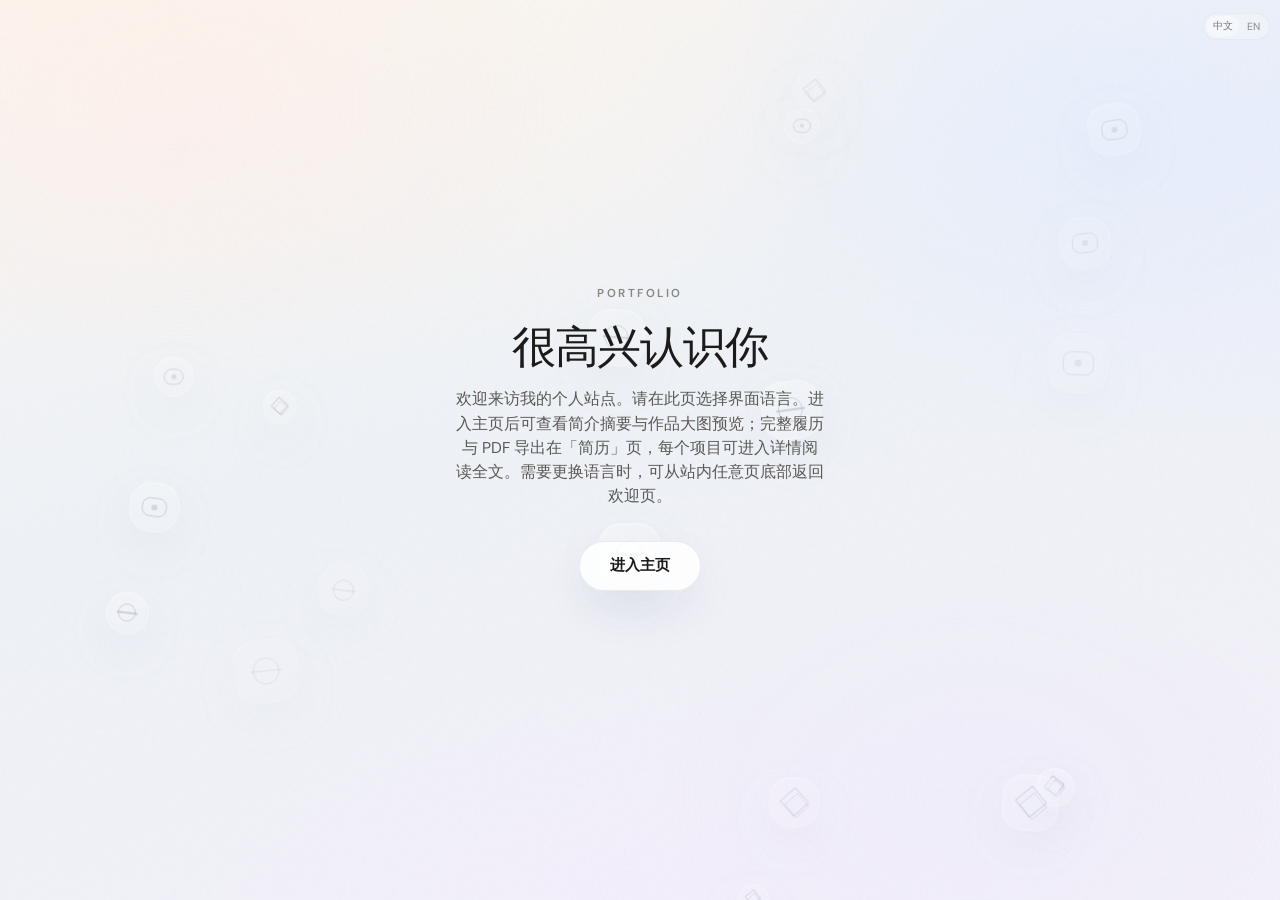
==== commit 9adacd87: "feat: 欢迎页新增鼠标交互式弥散 icon 背景 - 使用平面/产品/空间三类小 icon 构建浅色漂浮背景层 - 加入鼠标跟随与柔和漂浮动画，增强欢迎页氛围感 - 保持文案可读性并兼容 redu" ====
--- a/index.html
+++ b/index.html
@@ -15,6 +15,7 @@
   </head>
   <body data-page="welcome">
     <div class="grain" aria-hidden="true"></div>
+    <div class="welcome-bg" id="welcome-bg" aria-hidden="true"></div>
 
     <div class="lang-corner no-print">
       <div class="lang-switch lang-switch--compact" role="group" aria-label="语言">
--- a/styles.css
+++ b/styles.css
@@ -66,23 +66,23 @@
   position: sticky;
   top: 0;
   z-index: 10;
+  width: 100%;
+  margin: 0;
+  padding: 0;
+  background: rgba(248, 246, 243, 0.72);
+  backdrop-filter: blur(14px);
+  border-bottom: 1px solid var(--line);
+  box-sizing: border-box;
+}
+
+.site-header-inner {
+  max-width: 1080px;
+  margin: 0 auto;
+  padding: 1rem clamp(1rem, 4vw, 1.75rem);
   display: flex;
   align-items: center;
   justify-content: space-between;
-  gap: 1rem;
-  flex-wrap: wrap;
-  padding: 1rem 1.5rem;
-  max-width: 1080px;
-  margin: 0 auto;
-  background: rgba(248, 246, 243, 0.72);
-  backdrop-filter: blur(14px);
-  border-bottom: 1px solid var(--line);
-}
-
-.header-end {
-  display: flex;
-  align-items: center;
-  gap: 1.25rem;
+  gap: 1rem 1.25rem;
   flex-wrap: wrap;
 }
 
@@ -159,6 +159,7 @@
 }
 
 .logo {
+  flex-shrink: 0;
   font-weight: 600;
   letter-spacing: -0.02em;
   color: var(--ink);
@@ -167,25 +168,57 @@
 
 .nav {
   display: flex;
-  gap: 1.5rem;
+  flex-wrap: wrap;
+  align-items: center;
+  justify-content: flex-end;
+  gap: clamp(0.75rem, 2.5vw, 1.5rem);
+  flex: 1;
+  min-width: min(100%, 12rem);
 }
 
 .nav a {
   color: var(--ink-muted);
   text-decoration: none;
-  font-size: 0.95rem;
+  font-size: clamp(0.88rem, 2.4vw, 0.95rem);
   font-weight: 500;
   transition: color 0.2s var(--ease);
+  white-space: nowrap;
 }
 
 .nav a:hover {
+  color: var(--ink);
+}
+
+.nav-link {
+  position: relative;
+}
+
+.nav-link::after {
+  content: "";
+  position: absolute;
+  left: 0;
+  right: 0;
+  bottom: -0.2rem;
+  height: 1px;
+  background: rgba(28, 27, 26, 0.45);
+  transform: scaleX(0);
+  transform-origin: left center;
+  transition: transform 0.2s var(--ease);
+}
+
+.nav-link:hover::after,
+.nav-link.active::after {
+  transform: scaleX(1);
+}
+
+.nav-link.active {
   color: var(--ink);
 }
 
 main {
   max-width: 1080px;
   margin: 0 auto;
-  padding: 2.5rem 1.5rem 4rem;
+  padding: 2.5rem clamp(1rem, 4vw, 1.75rem) 4rem;
 }
 
 .hero {
@@ -219,6 +252,12 @@
   margin: 1.5rem 0 0;
 }
 
+.hero-cta-split {
+  display: inline-block;
+  margin: 0 0.65rem;
+  color: var(--ink-soft);
+}
+
 .link-cta {
   font-size: 0.95rem;
   font-weight: 600;
@@ -253,13 +292,71 @@
 }
 
 .profile-card {
-  max-width: 42rem;
+  max-width: 48rem;
   padding: 1.75rem 1.85rem 1.85rem;
   border-radius: var(--radius);
   border: 1px solid var(--card-border);
   background: var(--card);
   backdrop-filter: blur(10px);
   box-shadow: var(--shadow);
+  display: grid;
+  grid-template-columns: minmax(0, 1fr) clamp(9.5rem, 24vw, 13rem);
+  gap: 1.2rem 1.4rem;
+  align-items: start;
+}
+
+.profile-copy {
+  min-width: 0;
+}
+
+.resume-info-grid {
+  display: grid;
+  grid-template-columns: repeat(2, minmax(0, 1fr));
+  gap: 0.65rem 1rem;
+  margin: 0 0 1rem;
+}
+
+.resume-info-item {
+  display: flex;
+  flex-direction: column;
+  gap: 0.15rem;
+}
+
+.resume-info-label {
+  font-size: 0.72rem;
+  letter-spacing: 0.08em;
+  text-transform: uppercase;
+  color: var(--ink-soft);
+}
+
+.resume-info-value {
+  font-size: 0.9rem;
+  color: var(--ink);
+  line-height: 1.35;
+  word-break: break-word;
+}
+
+.resume-info-value a {
+  color: var(--ink);
+  text-decoration: none;
+  border-bottom: 1px solid rgba(28, 27, 26, 0.14);
+}
+
+.profile-media {
+  margin: 0;
+  justify-self: end;
+}
+
+.profile-media img {
+  display: block;
+  width: 11rem;
+  aspect-ratio: 3 / 4;
+  object-fit: cover;
+  object-position: center top;
+  border-radius: 1rem;
+  border: 1px solid var(--card-border);
+  box-shadow: 0 16px 38px rgba(30, 40, 60, 0.12);
+  background: #f4f2ee;
 }
 
 .profile-intro {
@@ -286,6 +383,55 @@
   font-size: 0.85rem;
   color: var(--ink-soft);
   line-height: 1.45;
+}
+
+.interests-section {
+  padding-top: 2.5rem;
+}
+
+.interests-desc {
+  margin: -1.25rem 0 1rem;
+  color: var(--ink-muted);
+  max-width: 46rem;
+}
+
+.interests-list {
+  display: flex;
+  flex-wrap: wrap;
+  gap: 0.55rem;
+  margin: 0;
+  padding: 0;
+  list-style: none;
+}
+
+.interest-tag {
+  padding: 0.45rem 0.75rem;
+  border: 1px solid var(--line);
+  border-radius: 999px;
+  background: rgba(255, 255, 255, 0.6);
+  font-size: 0.82rem;
+  color: var(--ink-muted);
+}
+
+@media (max-width: 760px) {
+  .profile-card {
+    grid-template-columns: 1fr;
+    gap: 1rem;
+  }
+
+  .profile-media {
+    justify-self: start;
+    order: -1;
+  }
+
+  .profile-media img {
+    width: 9.25rem;
+  }
+
+  .resume-info-grid {
+    grid-template-columns: 1fr;
+    gap: 0.6rem;
+  }
 }
 
 .btn-profile-cta {
@@ -789,7 +935,7 @@
 .main-project {
   max-width: 720px;
   margin: 0 auto;
-  padding: 1rem 1.5rem 3.5rem;
+  padding: 1rem clamp(1rem, 4vw, 1.75rem) 3.5rem;
 }
 
 .back-link {
@@ -879,7 +1025,93 @@
 }
 
 /* ---------- 欢迎页 ---------- Body[data-page="welcome"] 无顶栏，全屏居中 */
+.welcome-bg {
+  position: fixed;
+  inset: 0;
+  z-index: 0;
+  pointer-events: none;
+  overflow: hidden;
+}
+
+.welcome-bg::before {
+  content: "";
+  position: absolute;
+  inset: -10%;
+  background:
+    radial-gradient(36rem 24rem at 20% 18%, rgba(255, 230, 232, 0.25), transparent 66%),
+    radial-gradient(32rem 22rem at 78% 16%, rgba(224, 239, 255, 0.28), transparent 68%),
+    radial-gradient(28rem 20rem at 72% 82%, rgba(234, 231, 255, 0.24), transparent 70%);
+  filter: blur(10px);
+}
+
+.welcome-bg-item {
+  position: absolute;
+  width: var(--size);
+  height: var(--size);
+  left: 0;
+  top: 0;
+  border-radius: 22px;
+  background: linear-gradient(145deg, rgba(255, 255, 255, 0.48), rgba(255, 255, 255, 0.12));
+  border: 1px solid rgba(255, 255, 255, 0.58);
+  box-shadow:
+    0 16px 42px rgba(136, 146, 174, 0.14),
+    inset 0 1px 0 rgba(255, 255, 255, 0.65);
+  backdrop-filter: blur(4px);
+}
+
+.welcome-bg-item::before,
+.welcome-bg-item::after {
+  content: "";
+  position: absolute;
+  left: 50%;
+  top: 50%;
+  transform: translate(-50%, -50%);
+}
+
+.welcome-bg-item--graphic::before {
+  width: 44%;
+  height: 44%;
+  border-radius: 50%;
+  border: 1.5px solid rgba(108, 118, 142, 0.55);
+}
+
+.welcome-bg-item--graphic::after {
+  width: 50%;
+  height: 1.5px;
+  background: rgba(108, 118, 142, 0.55);
+}
+
+.welcome-bg-item--product::before {
+  width: 52%;
+  height: 40%;
+  border-radius: 8px;
+  border: 1.5px solid rgba(108, 118, 142, 0.58);
+}
+
+.welcome-bg-item--product::after {
+  width: 12%;
+  height: 12%;
+  border-radius: 50%;
+  background: rgba(108, 118, 142, 0.45);
+}
+
+.welcome-bg-item--spatial::before {
+  width: 42%;
+  height: 42%;
+  border: 1.5px solid rgba(108, 118, 142, 0.56);
+  transform: translate(-50%, -56%) rotate(45deg);
+}
+
+.welcome-bg-item--spatial::after {
+  width: 36%;
+  height: 36%;
+  border: 1.5px solid rgba(108, 118, 142, 0.36);
+  transform: translate(-37%, -37%) rotate(45deg);
+}
+
 .welcome-screen {
+  position: relative;
+  z-index: 1;
   min-height: 100vh;
   display: flex;
   flex-direction: column;
@@ -891,6 +1123,12 @@
   text-align: center;
 }
 
+@media (prefers-reduced-motion: reduce) {
+  .welcome-bg-item {
+    transform: none !important;
+  }
+}
+
 .welcome-eyebrow {
   margin: 0 0 1.25rem;
   font-size: 0.72rem;
@@ -954,12 +1192,41 @@
 }
 
 .site-footer {
-  max-width: 1080px;
-  margin: 0 auto;
-  padding: 2rem 1.5rem 3rem;
+  width: 100%;
+  margin: 0;
+  padding: 0;
   border-top: 1px solid var(--line);
   font-size: 0.82rem;
   color: var(--ink-soft);
+  box-sizing: border-box;
+}
+
+.site-footer-inner {
+  max-width: 1080px;
+  margin: 0 auto;
+  padding: 2rem clamp(1rem, 4vw, 1.75rem) 3rem;
+  display: flex;
+  flex-wrap: wrap;
+  align-items: baseline;
+  justify-content: space-between;
+  gap: 0.75rem 1.25rem;
+}
+
+.footer-lang-link {
+  font-size: 0.82rem;
+  font-weight: 500;
+  color: var(--ink-muted);
+  text-decoration: none;
+  border-bottom: 1px solid rgba(28, 27, 26, 0.15);
+  padding-bottom: 1px;
+  transition:
+    color 0.2s var(--ease),
+    border-color 0.2s var(--ease);
+}
+
+.footer-lang-link:hover {
+  color: var(--ink);
+  border-bottom-color: rgba(28, 27, 26, 0.28);
 }
 
 /* ---------- 打印 PDF：仅简历区块 ---------- */
